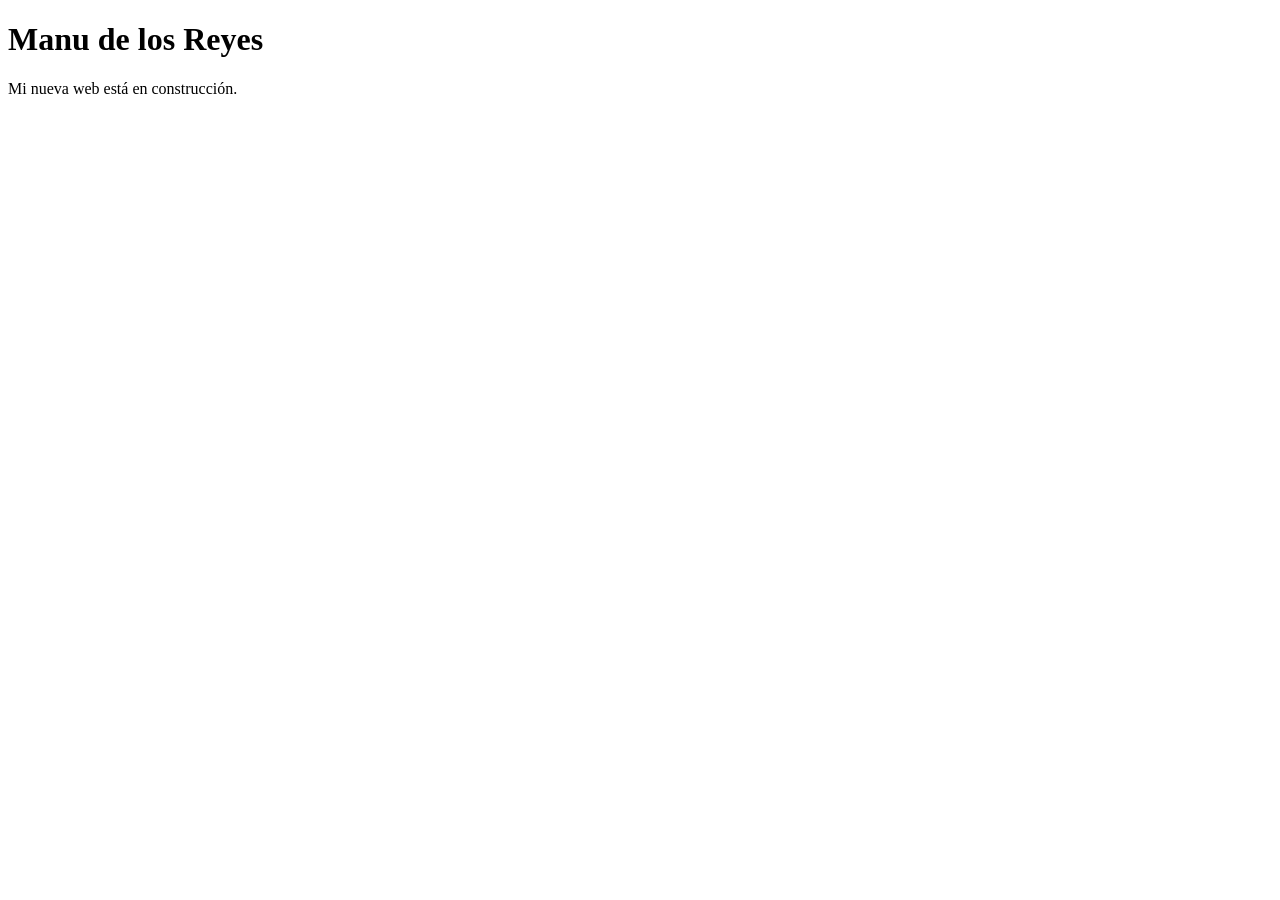
==== index.html @ adfbbdfd "Add initial website skeleton Prim version" ====
<!DOCTYPE html>
<html lang="es">
<head>
    <meta charset="UTF-8">
    <meta name="viewport" content="width=device-width, initial-scale=1.0">
    <title>Manu de los Reyes | Fotografía</title>
</head>
<body>

    <h1>Manu de los Reyes</h1>
    <p>Mi nueva web está en construcción.</p>

</body>
</html>
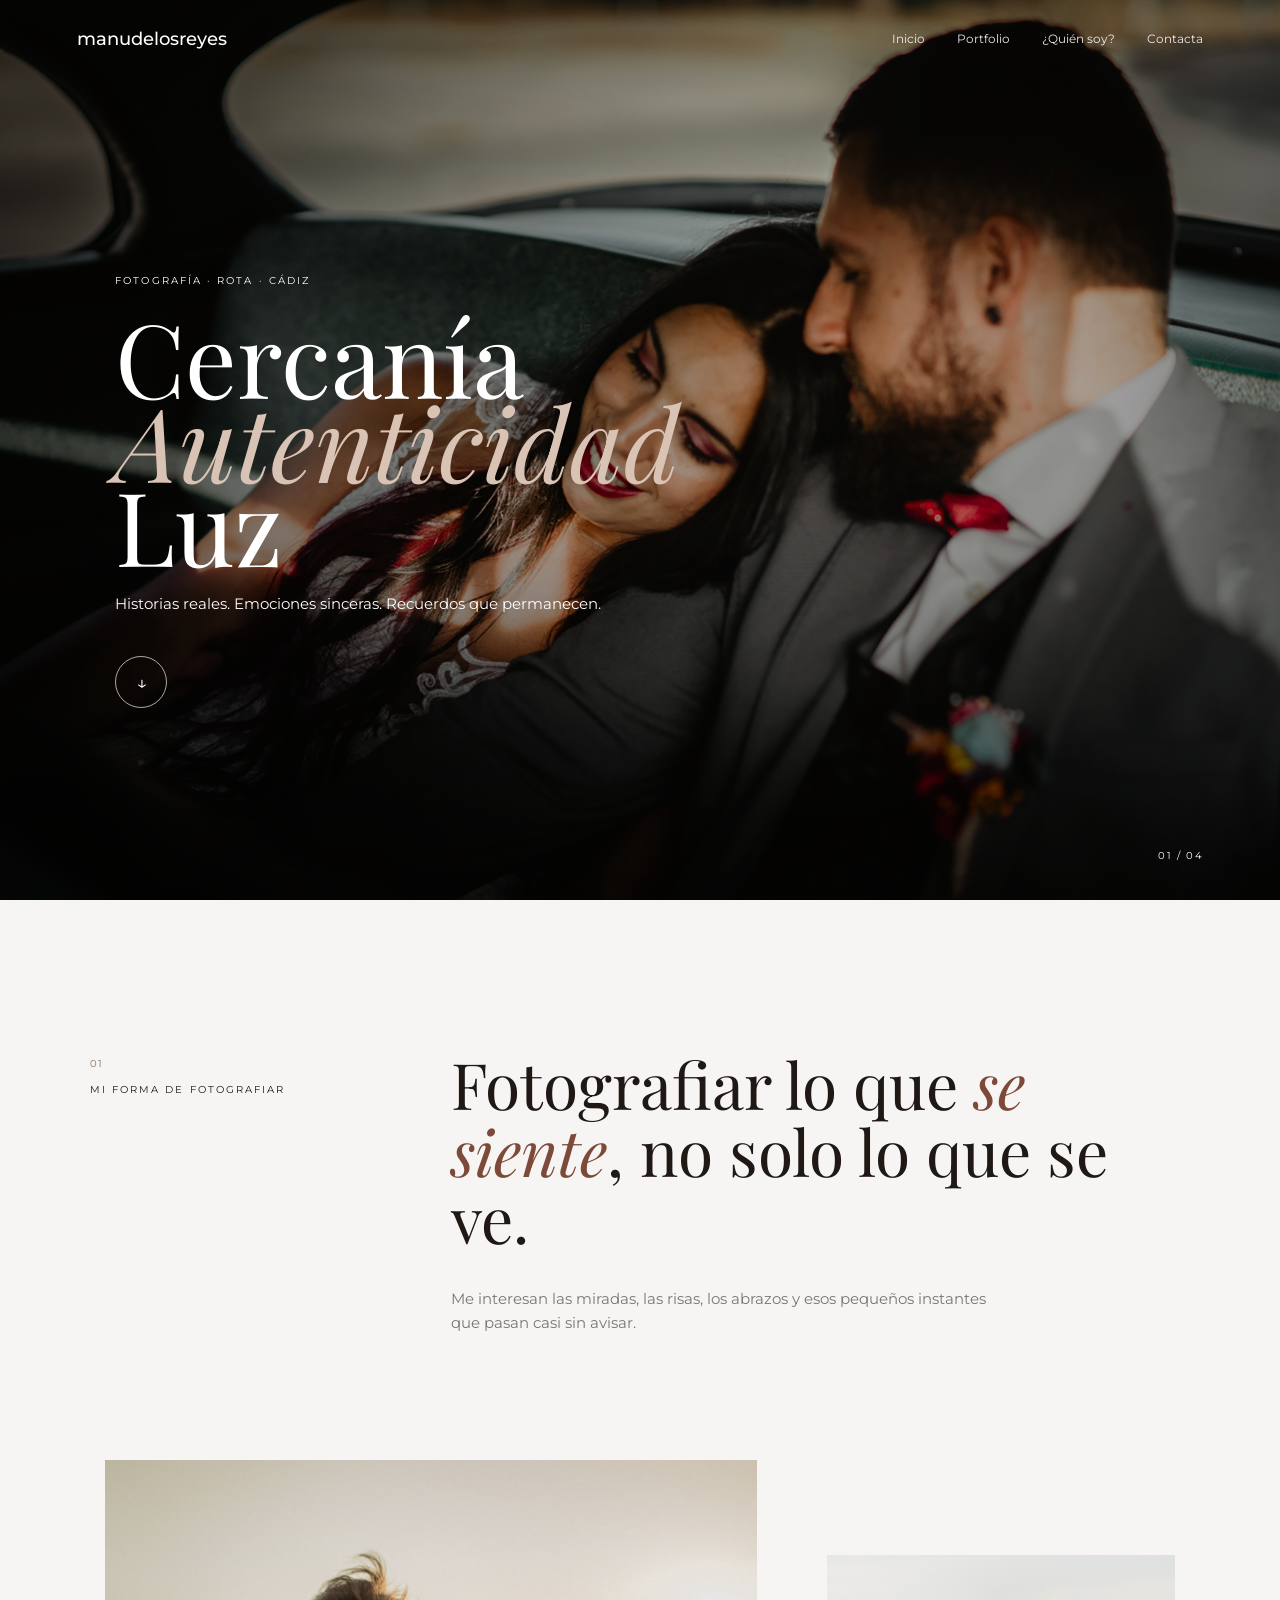
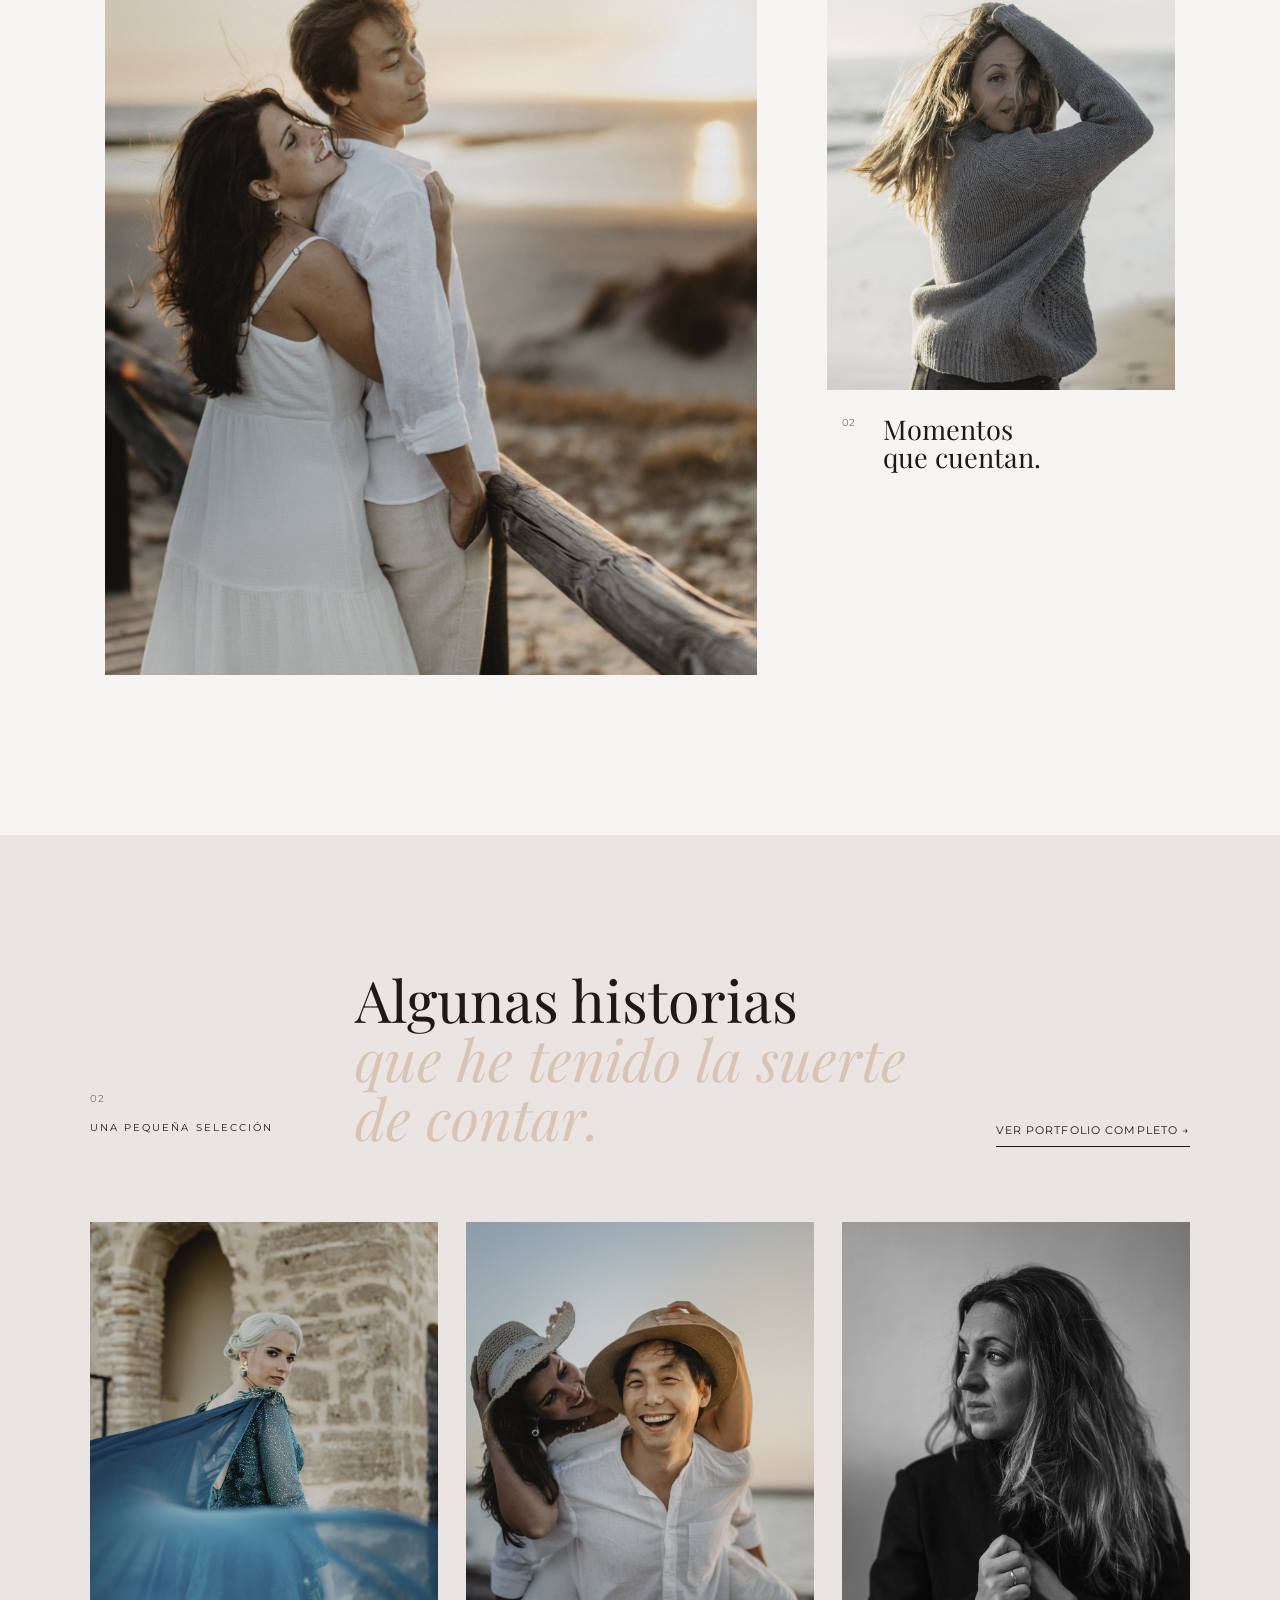
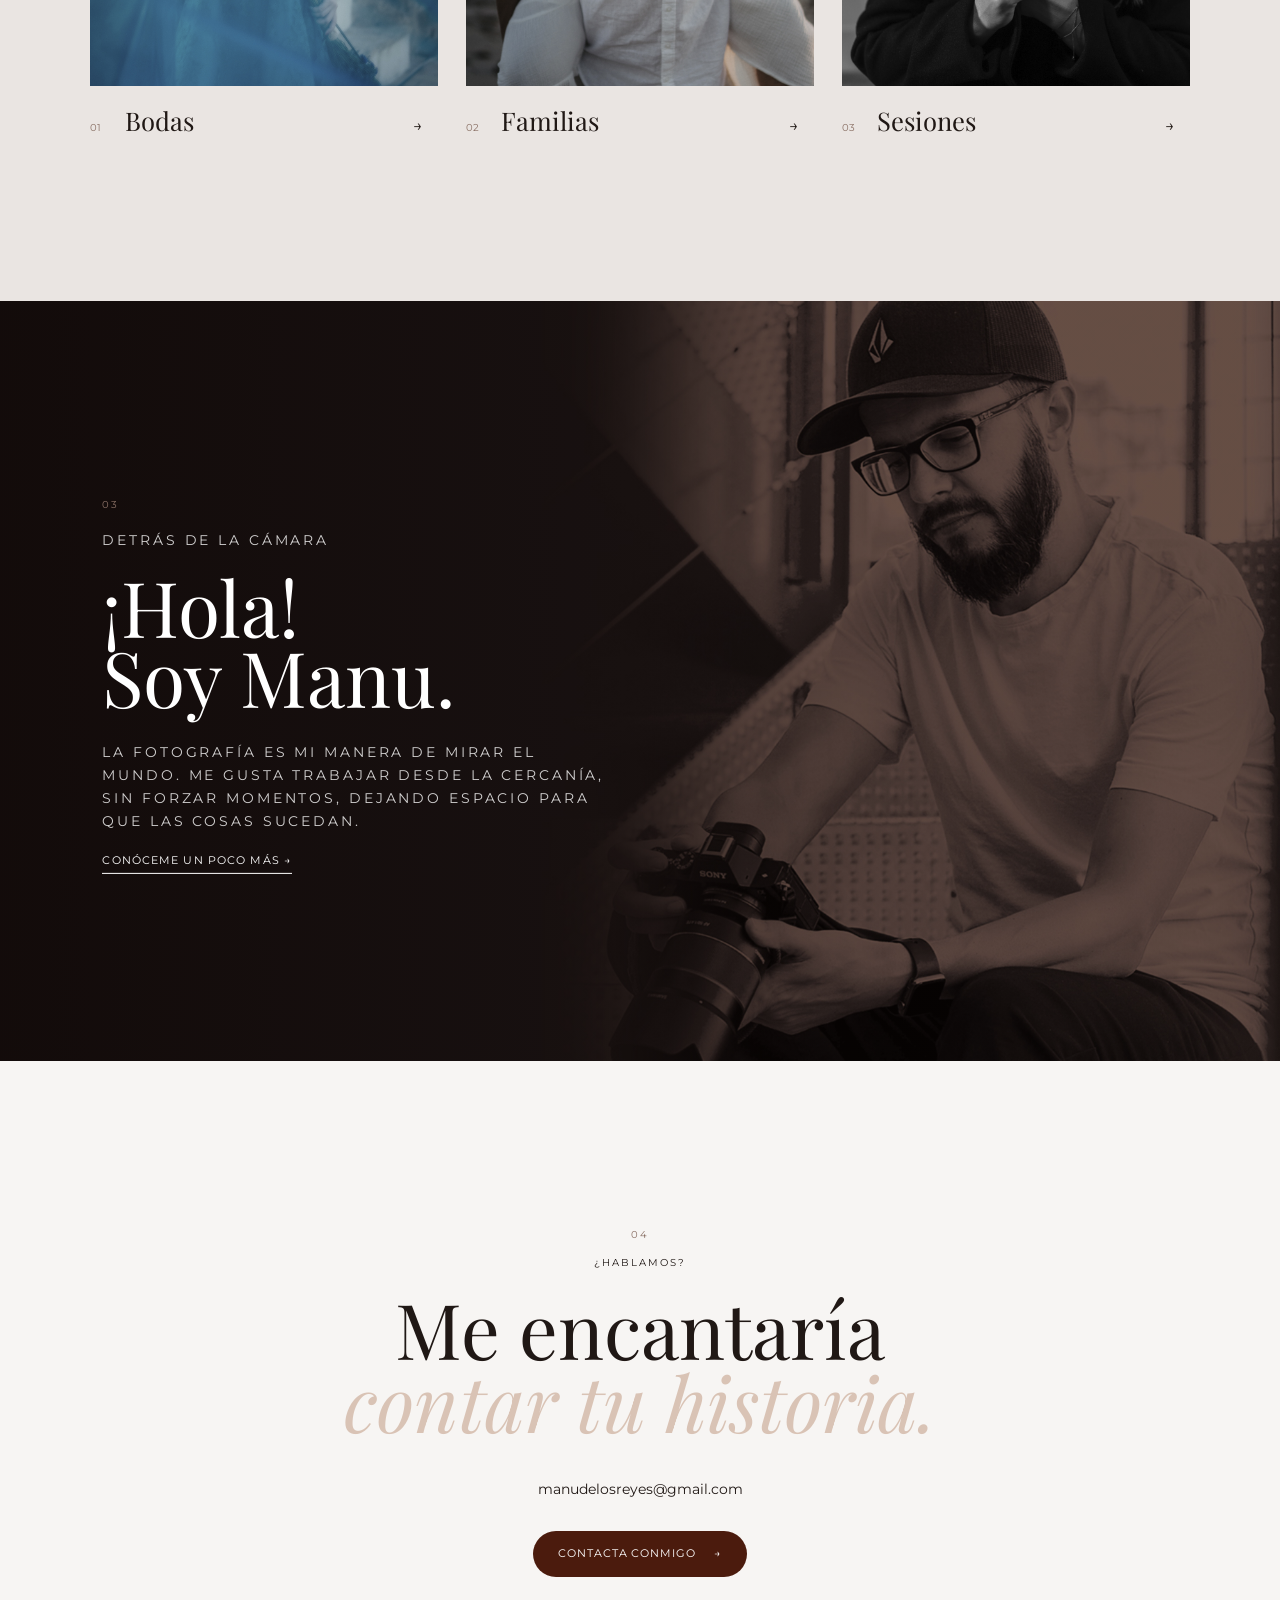
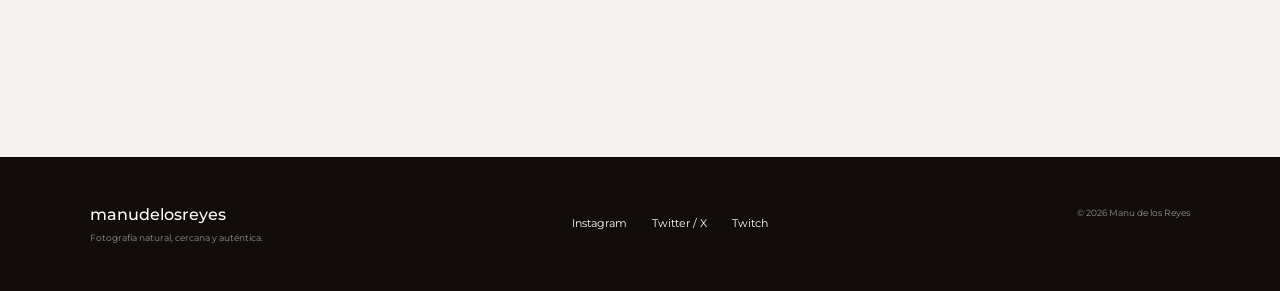
==== commit 75fdc1db: "Primera versión con fotografías Primera versión de web con fotografías" ====
--- a/index.html
+++ b/index.html
@@ -1,14 +1,29 @@
 <!DOCTYPE html>
 <html lang="es">
 <head>
-    <meta charset="UTF-8">
-    <meta name="viewport" content="width=device-width, initial-scale=1.0">
-    <title>Manu de los Reyes | Fotografía</title>
+<meta charset="UTF-8"><meta name="viewport" content="width=device-width, initial-scale=1.0">
+<meta name="description" content="Manu de los Reyes — fotografía natural, cercana y auténtica en Rota y Cádiz.">
+<title>Manu de los Reyes — Fotografía</title>
+<link rel="preconnect" href="https://fonts.googleapis.com"><link rel="preconnect" href="https://fonts.gstatic.com" crossorigin>
+<link href="https://fonts.googleapis.com/css2?family=Montserrat:wght@400;500;600&family=Playfair+Display:wght@400;500;600&display=swap" rel="stylesheet">
+<link rel="stylesheet" href="css/style.css">
 </head>
 <body>
-
-    <h1>Manu de los Reyes</h1>
-    <p>Mi nueva web está en construcción.</p>
-
-</body>
-</html>+<header class="header"><a class="logo" href="#inicio">manudelosreyes</a><button class="menu-button" aria-label="Abrir menú"><span></span><span></span></button>
+<nav><a href="#inicio">Inicio</a><a href="portfolio.html">Portfolio</a><a href="#sobre-mi">¿Quién soy?</a><a href="#contacto">Contacta</a></nav></header>
+<main>
+<section class="hero" id="inicio"><img class="hero-image" src="images/home/hero.jpg" alt="Fotografía de Manu de los Reyes"><div class="hero-shade"></div>
+<div class="hero-copy"><p class="mini">Fotografía · Rota · Cádiz</p><h1>Cercanía<br><i>Autenticidad</i><br>Luz</h1><p class="hero-text">Historias reales. Emociones sinceras. Recuerdos que permanecen.</p><a class="round-link" href="#trabajo" aria-label="Descubrir mi trabajo">↓</a></div><div class="hero-number">01 / 04</div></section>
+<section class="statement" id="trabajo"><div class="statement-title"><span class="index">01</span><p>Mi forma de fotografiar</p></div><div class="statement-copy"><h2>Fotografiar lo que <em>se siente</em>, no solo lo que se ve.</h2><p>Me interesan las miradas, las risas, los abrazos y esos pequeños instantes que pasan casi sin avisar.</p></div></section>
+<section class="mosaic"><div class="mosaic-main"><img src="images/home/statement-main.jpg" alt="Fotografía"></div><div class="mosaic-side"><img src="images/home/statement-secondary.jpg" alt="Fotografía"><div class="mosaic-caption"><span>02</span><strong>Momentos<br>que cuentan.</strong></div></div></section>
+<section class="work"><div class="work-head"><div><span class="index">02</span><p>Una pequeña selección</p></div><h2>Algunas historias<br><em>que he tenido la suerte de contar.</em></h2><a href="portfolio.html" class="text-link">Ver portfolio completo →</a></div>
+<div class="stories-grid">
+<a href="portfolio.html#bodas" class="story-card"><div class="story-image"><img src="images/home/story-bodas.jpg" alt="Bodas"></div><div class="card-meta"><span>01</span><h3>Bodas</h3><i>→</i></div></a>
+<a href="portfolio.html#familias" class="story-card"><div class="story-image"><img src="images/home/story-familias.jpg" alt="Familias"></div><div class="card-meta"><span>02</span><h3>Familias</h3><i>→</i></div></a>
+<a href="portfolio.html#sesiones" class="story-card"><div class="story-image"><img src="images/home/story-sesiones.jpg" alt="Sesiones"></div><div class="card-meta"><span>03</span><h3>Sesiones</h3><i>→</i></div></a>
+</div></section>
+<section class="about" id="sobre-mi"><img class="about-image" src="images/home/about.jpg" alt="Manu de los Reyes"><div class="about-shade"></div><div class="about-copy"><span class="index">03</span><p>Detrás de la cámara</p><h2>¡Hola!<br>Soy Manu.</h2><p>La fotografía es mi manera de mirar el mundo. Me gusta trabajar desde la cercanía, sin forzar momentos, dejando espacio para que las cosas sucedan.</p><a class="text-link light" href="#contacto">Conóceme un poco más →</a></div></section>
+<section class="contact" id="contacto"><span class="index">04</span><p>¿Hablamos?</p><h2>Me encantaría<br><em>contar tu historia.</em></h2><a class="contact-mail" href="mailto:manudelosreyes@gmail.com">manudelosreyes@gmail.com</a><a class="pill" href="mailto:manudelosreyes@gmail.com">Contacta conmigo <span>→</span></a></section>
+</main>
+<footer><div><strong>manudelosreyes</strong><small>Fotografía natural, cercana y auténtica.</small></div><div class="footer-social"><a href="#">Instagram</a><a href="#">Twitter / X</a><a href="#">Twitch</a></div><div><small>© 2026 Manu de los Reyes</small></div></footer>
+<script src="js/script.js"></script></body></html>
--- a/css/style.css
+++ b/css/style.css
@@ -0,0 +1,222 @@
+*{box-sizing:border-box}html{scroll-behavior:smooth}body{margin:0;background:#f7f5f3;color:#201815;font-family:Montserrat,Arial,sans-serif;font-size:15px;line-height:1.6}a{text-decoration:none;color:inherit}button{font:inherit}.header{position:absolute;z-index:10;top:0;left:0;width:100%;padding:25px clamp(24px,6vw,90px);display:flex;align-items:center;justify-content:space-between;color:#fff}.dark-header{position:absolute}.logo{font-size:1.1rem;font-weight:500}.header nav{display:flex;gap:32px;font-size:.72rem}.header nav a{opacity:.9;position:relative}.header nav a:after{content:"";position:absolute;left:0;bottom:-5px;width:0;height:1px;background:currentColor;transition:.25s}.header nav a:hover:after,.header nav a.active:after{width:100%}.menu-button{display:none;background:none;border:0;color:currentColor}.menu-button span{display:block;width:24px;height:1px;background:currentColor;margin:6px}.hero{height:100vh;min-height:650px;position:relative;color:#fff;overflow:hidden}.hero-image,.about-image,.portfolio-hero .hero-image{position:absolute;inset:0;width:100%;height:100%;object-fit:cover}.hero-shade{position:absolute;inset:0;background:linear-gradient(90deg,rgba(0,0,0,.56),rgba(0,0,0,.18) 65%,rgba(0,0,0,.35)),linear-gradient(0deg,rgba(0,0,0,.45),transparent 45%)}.hero-copy{position:absolute;left:clamp(28px,9vw,145px);top:50%;transform:translateY(-42%);max-width:720px}.mini,.statement-title p,.work-head p,.about-copy>p,.contact>p,.portfolio-title p{font-size:.65rem;text-transform:uppercase;letter-spacing:.2em}.hero h1{font-family:"Playfair Display",serif;font-size:clamp(4rem,8vw,8.5rem);line-height:.82;font-weight:400;margin:25px 0}.hero h1 i,.work h2 em,.contact h2 em{font-weight:400;color:#d9c3b5}.hero-text{font-size:.95rem;max-width:500px}.round-link{display:grid;place-items:center;width:52px;height:52px;border:1px solid rgba(255,255,255,.65);border-radius:50%;margin-top:40px;font-size:1.2rem}.hero-number{position:absolute;right:6vw;bottom:35px;font-size:.65rem;letter-spacing:.15em}.statement{max-width:1300px;margin:auto;padding:150px 7vw 110px;display:grid;grid-template-columns:.35fr 1fr;gap:8vw}.index{font-size:.62rem;letter-spacing:.18em;color:#8b7166}.statement-title p{margin-top:8px}.statement-copy h2{font-family:"Playfair Display",serif;font-weight:400;font-size:clamp(2.5rem,5vw,5.4rem);line-height:1.05;max-width:900px;margin:0}.statement-copy h2 em{color:#7d4938}.statement-copy p{max-width:560px;color:#777;margin-top:35px}
+/* V4: composición más contenida y centrada para las dos fotografías */
+.mosaic{max-width:1250px;margin:0 auto;padding:0 7vw 160px;display:grid;grid-template-columns:1.35fr .72fr;gap:70px;align-items:start}.mosaic-main{width:100%;max-width:680px;justify-self:start;aspect-ratio:4/5;overflow:hidden}.mosaic-main img{width:100%;height:100%;display:block;object-fit:cover}.mosaic-side{display:flex;flex-direction:column;align-items:flex-start;padding-top:95px}.mosaic-side>img{width:min(100%,390px);aspect-ratio:4/5;display:block;object-fit:cover}.mosaic-caption{display:flex;gap:28px;align-items:flex-start;padding:25px 0 0 15px}.mosaic-caption span{font-size:.65rem;color:#8b7166}.mosaic-caption strong{font-family:"Playfair Display",serif;font-size:1.7rem;line-height:1.05;font-weight:400}
+.work{background:#eae5e2;padding:135px 7vw 160px}.work-head{max-width:1250px;margin:auto;display:grid;grid-template-columns:.35fr 1fr auto;gap:5vw;align-items:end}.work-head h2{font-family:"Playfair Display",serif;font-size:clamp(2.2rem,4.5vw,4.8rem);font-weight:400;line-height:1.02;margin:0}.text-link{font-size:.7rem;text-transform:uppercase;letter-spacing:.1em;border-bottom:1px solid currentColor;padding-bottom:6px;white-space:nowrap}.stories-grid{max-width:1250px;margin:75px auto 0;display:grid;grid-template-columns:repeat(3,1fr);gap:28px}.story-card{display:block}.story-image{overflow:hidden;aspect-ratio:3/4;background:#765d51}.story-image img{width:100%;height:100%;display:block;object-fit:cover;transition:transform .6s ease}.story-card:hover .story-image img{transform:scale(1.035)}.card-meta{display:grid;grid-template-columns:35px 1fr 25px;align-items:baseline;padding-top:14px}.card-meta span{font-size:.6rem;color:#8b7166}.card-meta h3{margin:0;font-family:"Playfair Display",serif;font-size:1.6rem;font-weight:400}.card-meta i{font-style:normal;font-size:1rem;transition:transform .25s}.story-card:hover .card-meta i{transform:translateX(5px)}.about{height:760px;position:relative;color:#fff;overflow:hidden}.about-shade{position:absolute;inset:0;background:linear-gradient(90deg,rgba(15,7,5,.78),rgba(15,7,5,.38) 70%)}.about-copy{position:absolute;left:8vw;top:50%;transform:translateY(-50%);width:min(510px,80%)}.about-copy h2{font-family:"Playfair Display",serif;font-size:clamp(3.5rem,6vw,6rem);line-height:.9;font-weight:400;margin:20px 0 30px}.about-copy p:not(.index){color:rgba(255,255,255,.8);font-size:.9rem}.light{color:#fff}.contact{text-align:center;padding:160px 24px 180px}.contact h2{font-family:"Playfair Display",serif;font-size:clamp(3rem,6vw,6.5rem);font-weight:400;line-height:.95;margin:20px 0 40px}.contact-mail{display:block;font-size:.9rem;margin-bottom:30px}.pill{display:inline-flex;gap:18px;padding:14px 25px;border-radius:50px;background:#4b1b0d;color:#fff;font-size:.7rem;text-transform:uppercase;letter-spacing:.08em}footer{background:#120d0b;color:#fff;padding:45px 7vw;display:flex;justify-content:space-between;gap:30px;font-size:.7rem}footer strong{display:block;font-size:1rem;font-weight:500}footer small{display:block;color:rgba(255,255,255,.55);margin-top:4px}.footer-social{display:flex;gap:25px;align-items:center}.portfolio-hero{height:70vh;min-height:560px;position:relative;color:#fff}.portfolio-title{position:absolute;z-index:2;left:8vw;bottom:90px}.portfolio-title h1{font-family:"Playfair Display",serif;font-weight:400;font-size:clamp(4rem,8vw,8rem);line-height:.85;margin:20px 0}.portfolio-intro{max-width:900px;padding:110px 7vw 60px;font-family:"Playfair Display",serif;font-size:clamp(1.7rem,3vw,3rem);line-height:1.15}.filters{padding:25px 7vw 60px;display:flex;justify-content:center;gap:28px;flex-wrap:wrap}.filters button{background:none;border:0;border-bottom:1px solid transparent;padding:5px 0;color:#777;cursor:pointer;font-size:.68rem;text-transform:uppercase;letter-spacing:.1em}.filters button.active{color:#201815;border-color:#4b1b0d}.gallery{display:grid;grid-template-columns:repeat(4,1fr);grid-auto-rows:330px;grid-auto-flow:dense;gap:5px;padding:0 5px 120px}.gallery-item{border:0;min-height:0;cursor:pointer;padding:0}.gallery-item img{width:100%;height:100%;object-fit:cover;display:block}.gallery-item.wide{grid-column:span 2}.gallery-item.tall{grid-row:span 2}.gallery-item[hidden]{display:none}
+@media(max-width:850px){.header nav{display:none}.menu-button{display:block}.statement{grid-template-columns:1fr;padding-top:100px}.mosaic{grid-template-columns:1fr 1fr;gap:25px;padding-left:7vw;padding-right:7vw}.mosaic-main{max-width:none}.mosaic-side{padding-top:55px}.mosaic-side>img{width:100%}.work-head{grid-template-columns:1fr;gap:20px}.stories-grid{grid-template-columns:1fr 1fr}.gallery{grid-template-columns:repeat(2,1fr);grid-auto-rows:260px}.gallery-item.wide{grid-column:span 2}}
+@media(max-width:560px){.hero{min-height:680px}.hero-copy{left:25px;right:25px}.hero h1{font-size:4rem}.statement{padding-left:25px;padding-right:25px}.mosaic{grid-template-columns:1fr;gap:45px;padding-left:25px;padding-right:25px}.mosaic-main{max-width:none}.mosaic-side{padding-top:0}.mosaic-side>img{width:78%;margin-left:auto}.mosaic-caption{padding-left:0}.work{padding-left:25px;padding-right:25px}.stories-grid{grid-template-columns:1fr}.about{height:650px}.about-copy{left:25px;width:calc(100% - 50px)}.contact{padding:110px 25px 130px}footer{flex-direction:column;padding-left:25px;padding-right:25px}.footer-social{flex-wrap:wrap}.portfolio-title{left:25px}.gallery{grid-template-columns:1fr 1fr;grid-auto-rows:220px}.gallery-item.tall{grid-row:span 2}}
+
+/* =========================================================
+   V5 — Portfolio dinámico + lightbox
+   La portada V4 no se modifica.
+   ========================================================= */
+
+.gallery{
+  display:grid;
+  grid-template-columns:repeat(4,1fr);
+  grid-auto-rows:330px;
+  grid-auto-flow:dense;
+  gap:5px;
+  padding:0 5px 120px;
+  min-height:220px;
+}
+
+.gallery-item{
+  border:0;
+  min-height:0;
+  cursor:pointer;
+  padding:0;
+  overflow:hidden;
+  background:#765d51;
+}
+
+.gallery-item img{
+  width:100%;
+  height:100%;
+  object-fit:cover;
+  display:block;
+  transition:transform .6s ease, opacity .3s ease;
+}
+
+.gallery-item:hover img{
+  transform:scale(1.035);
+}
+
+.gallery-item.wide{
+  grid-column:span 2;
+}
+
+.gallery-item.tall{
+  grid-row:span 2;
+}
+
+.gallery-empty{
+  grid-column:1 / -1;
+  min-height:250px;
+  display:grid;
+  place-items:center;
+  text-align:center;
+  padding:40px;
+  color:#777;
+  font-family:"Playfair Display",serif;
+  font-size:1.5rem;
+}
+
+.lightbox{
+  position:fixed;
+  z-index:100;
+  inset:0;
+  display:flex;
+  align-items:center;
+  justify-content:center;
+  padding:35px 80px;
+  background:rgba(12,9,8,.94);
+  opacity:0;
+  visibility:hidden;
+  pointer-events:none;
+  transition:opacity .25s ease, visibility .25s ease;
+}
+
+.lightbox.is-open{
+  opacity:1;
+  visibility:visible;
+  pointer-events:auto;
+}
+
+.lightbox-content{
+  width:min(1100px,88vw);
+  height:calc(100vh - 90px);
+  display:flex;
+  flex-direction:column;
+  align-items:center;
+  justify-content:center;
+}
+
+.lightbox-content img{
+  max-width:100%;
+  max-height:calc(100% - 45px);
+  width:auto;
+  height:auto;
+  object-fit:contain;
+  display:block;
+}
+
+.lightbox-info{
+  width:100%;
+  max-width:1000px;
+  display:flex;
+  justify-content:space-between;
+  padding-top:15px;
+  color:rgba(255,255,255,.75);
+  font-size:.62rem;
+  text-transform:uppercase;
+  letter-spacing:.12em;
+}
+
+.lightbox-close,
+.lightbox-prev,
+.lightbox-next{
+  position:absolute;
+  border:0;
+  background:none;
+  color:#fff;
+  cursor:pointer;
+  z-index:2;
+  line-height:1;
+}
+
+.lightbox-close{
+  top:25px;
+  right:35px;
+  font-size:2.5rem;
+  font-weight:200;
+}
+
+.lightbox-prev,
+.lightbox-next{
+  top:50%;
+  transform:translateY(-50%);
+  font-family:"Playfair Display",serif;
+  font-size:4rem;
+  font-weight:300;
+  padding:20px;
+}
+
+.lightbox-prev{left:15px}
+.lightbox-next{right:15px}
+
+.lightbox-close:hover,
+.lightbox-prev:hover,
+.lightbox-next:hover{
+  opacity:.65;
+}
+
+body.lightbox-open{
+  overflow:hidden;
+}
+
+@media(max-width:850px){
+  .gallery{
+    grid-template-columns:repeat(2,1fr);
+    grid-auto-rows:260px;
+  }
+
+  .gallery-item.wide{
+    grid-column:span 2;
+  }
+
+  .lightbox{
+    padding:25px 50px;
+  }
+
+  .lightbox-content{
+    width:90vw;
+    height:calc(100vh - 60px);
+  }
+
+  .lightbox-prev,
+  .lightbox-next{
+    font-size:3rem;
+    padding:10px;
+  }
+}
+
+@media(max-width:560px){
+  .gallery{
+    grid-template-columns:1fr 1fr;
+    grid-auto-rows:220px;
+  }
+
+  .gallery-item.tall{
+    grid-row:span 2;
+  }
+
+  .lightbox{
+    padding:20px 18px;
+  }
+
+  .lightbox-content{
+    width:94vw;
+    height:calc(100vh - 40px);
+  }
+
+  .lightbox-prev,
+  .lightbox-next{
+    top:auto;
+    bottom:22px;
+    transform:none;
+    font-size:2.8rem;
+  }
+
+  .lightbox-prev{left:15px}
+  .lightbox-next{right:15px}
+
+  .lightbox-close{
+    top:12px;
+    right:18px;
+    font-size:2rem;
+  }
+
+  .lightbox-info{
+    padding-top:8px;
+  }
+}
